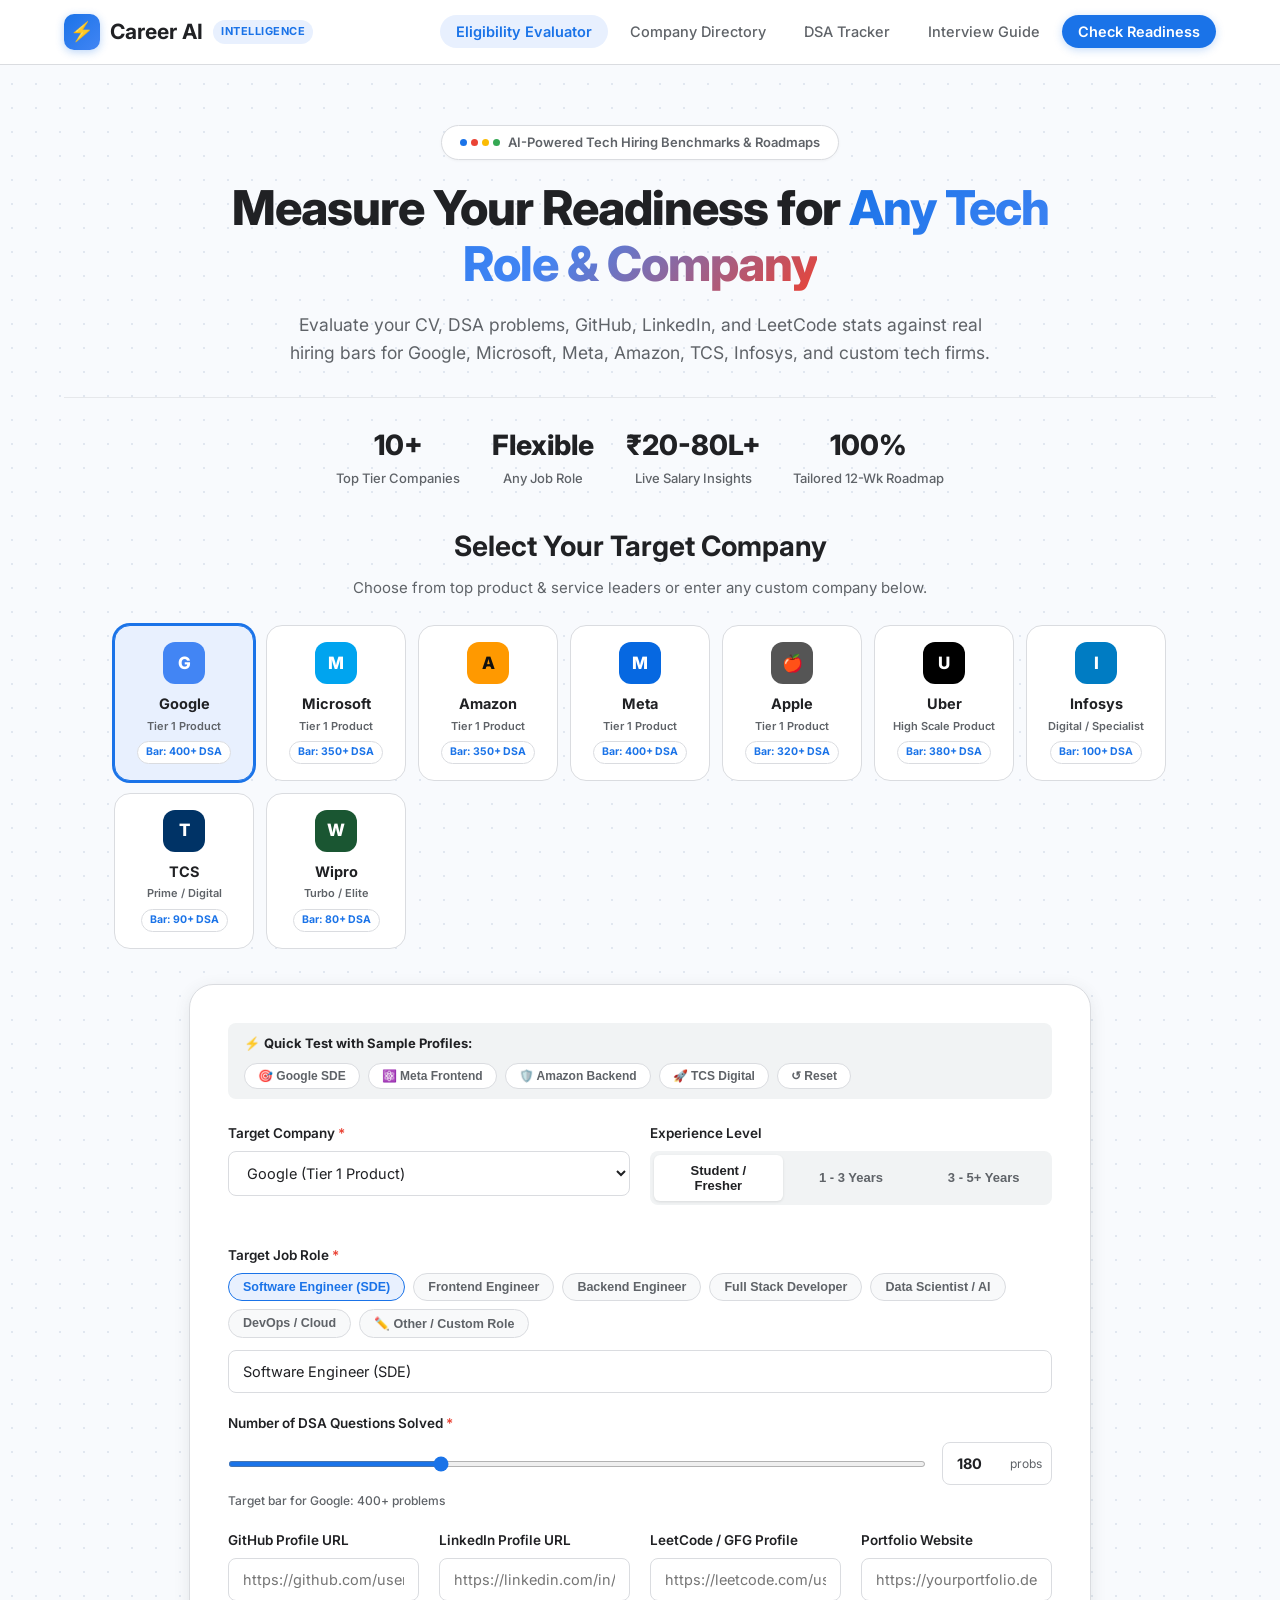
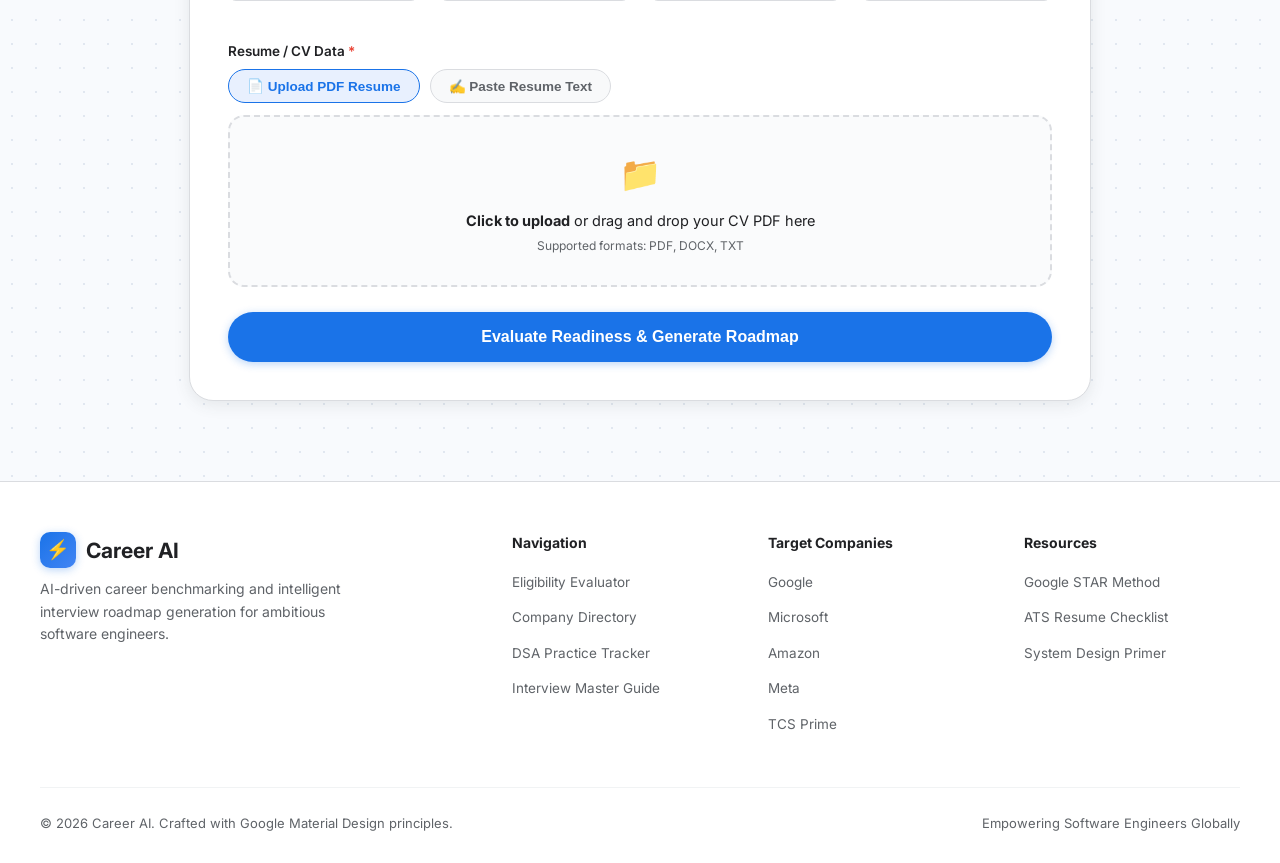
==== index.html @ 82e25ff9 "Initial commit: Career AI v3.0 platform with multi-page Google Material design, role freedom, and el" ====
<!DOCTYPE html>
<html lang="en">
<head>
  <meta charset="UTF-8">
  <meta name="viewport" content="width=device-width, initial-scale=1.0">
  <title>Career AI | Tech Career Readiness & Intelligence Platform</title>
  <link rel="preconnect" href="https://fonts.googleapis.com">
  <link rel="preconnect" href="https://fonts.gstatic.com" crossorigin>
  <link href="https://fonts.googleapis.com/css2?family=Google+Sans:wght@400;500;700&family=Inter:wght@400;500;600;700;800&display=swap" rel="stylesheet">
  <link rel="stylesheet" href="style.css">
</head>
<body>

  <!-- Google-Style Navbar -->
  <nav class="navbar">
    <div class="nav-container">
      <a href="index.html" class="nav-brand">
        <div class="brand-logo-symbol">⚡</div>
        <span>Career AI</span>
        <span class="brand-ai-chip">INTELLIGENCE</span>
      </a>

      <ul class="nav-links">
        <li><a href="index.html" class="active">Eligibility Evaluator</a></li>
        <li><a href="companies.html">Company Directory</a></li>
        <li><a href="dsa-tracker.html">DSA Tracker</a></li>
        <li><a href="interview-guide.html">Interview Guide</a></li>
        <li><a href="#evaluatorSection" class="nav-cta">Check Readiness</a></li>
      </ul>
    </div>
  </nav>

  <!-- Hero Section -->
  <section class="hero">
    <div class="hero-pill-badge">
      <span class="google-dots">
        <span class="dot blue"></span>
        <span class="dot red"></span>
        <span class="dot yellow"></span>
        <span class="dot green"></span>
      </span>
      <span>AI-Powered Tech Hiring Benchmarks & Roadmaps</span>
    </div>

    <h1 class="hero-title">
      Measure Your Readiness for <span class="gradient-text">Any Tech Role & Company</span>
    </h1>
    <p class="hero-subtitle">
      Evaluate your CV, DSA problems, GitHub, LinkedIn, and LeetCode stats against real hiring bars for Google, Microsoft, Meta, Amazon, TCS, Infosys, and custom tech firms.
    </p>

    <div class="hero-stats-row">
      <div class="stat-item">
        <h3>10+</h3>
        <p>Top Tier Companies</p>
      </div>
      <div class="stat-item">
        <h3>Flexible</h3>
        <p>Any Job Role</p>
      </div>
      <div class="stat-item">
        <h3>₹20-80L+</h3>
        <p>Live Salary Insights</p>
      </div>
      <div class="stat-item">
        <h3>100%</h3>
        <p>Tailored 12-Wk Roadmap</p>
      </div>
    </div>
  </section>

  <!-- Quick Company Picker Section -->
  <section class="companies-picker-section">
    <div class="section-header">
      <h2>Select Your Target Company</h2>
      <p>Choose from top product & service leaders or enter any custom company below.</p>
    </div>

    <div class="company-cards-grid">
      <div class="picker-card selected" onclick="selectCompanyCard('Google')">
        <div class="company-logo-avatar avatar-google">G</div>
        <h4>Google</h4>
        <div class="picker-tag">Tier 1 Product</div>
        <div class="picker-dsa-badge">Bar: 400+ DSA</div>
      </div>

      <div class="picker-card" onclick="selectCompanyCard('Microsoft')">
        <div class="company-logo-avatar avatar-microsoft">M</div>
        <h4>Microsoft</h4>
        <div class="picker-tag">Tier 1 Product</div>
        <div class="picker-dsa-badge">Bar: 350+ DSA</div>
      </div>

      <div class="picker-card" onclick="selectCompanyCard('Amazon')">
        <div class="company-logo-avatar avatar-amazon">A</div>
        <h4>Amazon</h4>
        <div class="picker-tag">Tier 1 Product</div>
        <div class="picker-dsa-badge">Bar: 350+ DSA</div>
      </div>

      <div class="picker-card" onclick="selectCompanyCard('Meta')">
        <div class="company-logo-avatar avatar-meta">M</div>
        <h4>Meta</h4>
        <div class="picker-tag">Tier 1 Product</div>
        <div class="picker-dsa-badge">Bar: 400+ DSA</div>
      </div>

      <div class="picker-card" onclick="selectCompanyCard('Apple')">
        <div class="company-logo-avatar avatar-apple">🍎</div>
        <h4>Apple</h4>
        <div class="picker-tag">Tier 1 Product</div>
        <div class="picker-dsa-badge">Bar: 320+ DSA</div>
      </div>

      <div class="picker-card" onclick="selectCompanyCard('Uber')">
        <div class="company-logo-avatar avatar-uber">U</div>
        <h4>Uber</h4>
        <div class="picker-tag">High Scale Product</div>
        <div class="picker-dsa-badge">Bar: 380+ DSA</div>
      </div>

      <div class="picker-card" onclick="selectCompanyCard('Infosys')">
        <div class="company-logo-avatar avatar-infosys">I</div>
        <h4>Infosys</h4>
        <div class="picker-tag">Digital / Specialist</div>
        <div class="picker-dsa-badge">Bar: 100+ DSA</div>
      </div>

      <div class="picker-card" onclick="selectCompanyCard('TCS')">
        <div class="company-logo-avatar avatar-tcs">T</div>
        <h4>TCS</h4>
        <div class="picker-tag">Prime / Digital</div>
        <div class="picker-dsa-badge">Bar: 90+ DSA</div>
      </div>

      <div class="picker-card" onclick="selectCompanyCard('Wipro')">
        <div class="company-logo-avatar avatar-wipro">W</div>
        <h4>Wipro</h4>
        <div class="picker-tag">Turbo / Elite</div>
        <div class="picker-dsa-badge">Bar: 80+ DSA</div>
      </div>
    </div>
  </section>

  <!-- Main Evaluator Form Section -->
  <section class="evaluator-section" id="evaluatorSection">
    <div class="main-card">
      <!-- 1-Click Sample Profiles Bar -->
      <div class="sample-profiles-bar">
        <span>⚡ <strong>Quick Test with Sample Profiles:</strong></span>
        <div class="sample-btns">
          <button type="button" class="sample-btn" onclick="loadSampleProfile('google_sde')">🎯 Google SDE</button>
          <button type="button" class="sample-btn" onclick="loadSampleProfile('meta_frontend')">⚛️ Meta Frontend</button>
          <button type="button" class="sample-btn" onclick="loadSampleProfile('amazon_backend')">🛡️ Amazon Backend</button>
          <button type="button" class="sample-btn" onclick="loadSampleProfile('tcs_fresher')">🚀 TCS Digital</button>
          <button type="button" class="sample-btn" onclick="clearForm()">↺ Reset</button>
        </div>
      </div>

      <form id="evaluationForm" onsubmit="handleEvaluate(event)">
        <!-- Company Selection -->
        <div class="form-row">
          <div class="form-group">
            <label for="company">Target Company <span class="req">*</span></label>
            <select id="company" required onchange="onCompanySelectDropdown()">
              <option value="Google">Google (Tier 1 Product)</option>
              <option value="Microsoft">Microsoft (Tier 1 Product)</option>
              <option value="Amazon">Amazon (Tier 1 Product)</option>
              <option value="Meta">Meta (Tier 1 Product)</option>
              <option value="Apple">Apple (Tier 1 Product)</option>
              <option value="Uber">Uber (High Scale Product)</option>
              <option value="Infosys">Infosys (Specialist / DSE / SE)</option>
              <option value="TCS">TCS (Prime / Digital / Ninja)</option>
              <option value="Wipro">Wipro (Turbo / Elite)</option>
              <option value="custom">✏️ Enter Custom Company...</option>
            </select>
          </div>

          <div class="form-group" id="customCompanyGroup" style="display:none;">
            <label for="customCompany">Custom Company Name <span class="req">*</span></label>
            <input type="text" id="customCompany" placeholder="e.g. Netflix, Stripe, Flipkart, Zomato">
          </div>

          <div class="form-group">
            <label>Experience Level</label>
            <div class="exp-segmented-bar">
              <button type="button" class="exp-tab active" onclick="setExpLevel('fresher', this)">Student / Fresher</button>
              <button type="button" class="exp-tab" onclick="setExpLevel('mid', this)">1 - 3 Years</button>
              <button type="button" class="exp-tab" onclick="setExpLevel('senior', this)">3 - 5+ Years</button>
            </div>
            <input type="hidden" id="experienceLevel" value="fresher">
          </div>
        </div>

        <!-- JOB ROLE FREEDOM: Interactive Role Chips + Custom Input -->
        <div class="form-group">
          <label>Target Job Role <span class="req">*</span></label>
          <div class="role-chips-container">
            <button type="button" class="role-chip active" onclick="setRole('Software Engineer (SDE)', this)">Software Engineer (SDE)</button>
            <button type="button" class="role-chip" onclick="setRole('Frontend Engineer / React Developer', this)">Frontend Engineer</button>
            <button type="button" class="role-chip" onclick="setRole('Backend Engineer', this)">Backend Engineer</button>
            <button type="button" class="role-chip" onclick="setRole('Full Stack Developer', this)">Full Stack Developer</button>
            <button type="button" class="role-chip" onclick="setRole('Data Scientist / AI & ML Engineer', this)">Data Scientist / AI</button>
            <button type="button" class="role-chip" onclick="setRole('DevOps / Cloud / SRE', this)">DevOps / Cloud</button>
            <button type="button" class="role-chip" onclick="setRole('custom', this)">✏️ Other / Custom Role</button>
          </div>
          <input type="text" id="targetRole" value="Software Engineer (SDE)" required placeholder="Or type any specific role (e.g. Mobile Developer, Security Engineer, NLP Researcher)...">
        </div>

        <!-- DSA Questions Solved with Interactive Slider + Number Box -->
        <div class="form-group">
          <label for="dsaSlider">Number of DSA Questions Solved <span class="req">*</span></label>
          <div class="dsa-combo">
            <input type="range" id="dsaSlider" class="dsa-slider" min="0" max="600" value="180" oninput="syncDsaFromSlider(this.value)">
            <div class="dsa-number-box">
              <input type="number" id="dsaSolved" min="0" max="2500" value="180" oninput="syncDsaFromInput(this.value)" required>
              <span class="dsa-unit">probs</span>
            </div>
          </div>
          <div class="dsa-bar-status" id="dsaBarStatus">Target bar for Google: 400+ problems</div>
        </div>

        <!-- Profiles: GitHub, LinkedIn, LeetCode, Portfolio -->
        <div class="form-row four-col">
          <div class="form-group">
            <label for="githubUrl">GitHub Profile URL</label>
            <input type="url" id="githubUrl" placeholder="https://github.com/username">
          </div>

          <div class="form-group">
            <label for="linkedinUrl">LinkedIn Profile URL</label>
            <input type="url" id="linkedinUrl" placeholder="https://linkedin.com/in/username">
          </div>

          <div class="form-group">
            <label for="leetcodeUrl">LeetCode / GFG Profile</label>
            <input type="url" id="leetcodeUrl" placeholder="https://leetcode.com/username">
          </div>

          <div class="form-group">
            <label for="portfolioUrl">Portfolio Website</label>
            <input type="url" id="portfolioUrl" placeholder="https://yourportfolio.dev">
          </div>
        </div>

        <!-- CV / Resume Section with Tab Switcher -->
        <div class="cv-section">
          <label>Resume / CV Data <span class="req">*</span></label>
          <div class="cv-tabs">
            <button type="button" class="tab-btn active" id="tabPdfBtn" onclick="switchCvTab('pdf')">📄 Upload PDF Resume</button>
            <button type="button" class="tab-btn" id="tabTextBtn" onclick="switchCvTab('text')">✍️ Paste Resume Text</button>
          </div>

          <!-- PDF Upload Dropzone -->
          <div id="pdfUploadContainer" class="tab-content active">
            <div class="file-dropzone" id="dropzone" onclick="document.getElementById('cvFile').click()">
              <input type="file" id="cvFile" accept=".pdf,.docx,.txt" style="display:none" onchange="handleFileSelected(event)">
              <div class="dropzone-icon">📁</div>
              <div class="dropzone-text" id="dropzoneText">
                <strong>Click to upload</strong> or drag and drop your CV PDF here
              </div>
              <div class="dropzone-sub">Supported formats: PDF, DOCX, TXT</div>
            </div>
          </div>

          <!-- Direct Resume Text Box -->
          <div id="textUploadContainer" class="tab-content">
            <textarea id="cvText" rows="6" placeholder="Paste your resume content, technical skills, projects, and work experience here..."></textarea>
          </div>
        </div>

        <!-- Submit Button -->
        <button type="submit" id="submitBtn" class="btn-primary-google">
          <span id="btnText">Evaluate Readiness & Generate Roadmap</span>
          <span id="btnSpinner" class="spinner" style="display: none;"></span>
        </button>
      </form>
    </div>

    <!-- Results Container (Appears after submission) -->
    <div id="resultContainer" class="result-container" style="display: none;"></div>
  </section>

  <!-- Google-Style Footer -->
  <footer class="google-footer">
    <div class="footer-content">
      <div class="footer-brand">
        <div class="nav-brand">
          <div class="brand-logo-symbol">⚡</div>
          <span>Career AI</span>
        </div>
        <p>AI-driven career benchmarking and intelligent interview roadmap generation for ambitious software engineers.</p>
      </div>

      <div class="footer-col">
        <h4>Navigation</h4>
        <ul>
          <li><a href="index.html">Eligibility Evaluator</a></li>
          <li><a href="companies.html">Company Directory</a></li>
          <li><a href="dsa-tracker.html">DSA Practice Tracker</a></li>
          <li><a href="interview-guide.html">Interview Master Guide</a></li>
        </ul>
      </div>

      <div class="footer-col">
        <h4>Target Companies</h4>
        <ul>
          <li><a href="companies.html#google">Google</a></li>
          <li><a href="companies.html#microsoft">Microsoft</a></li>
          <li><a href="companies.html#amazon">Amazon</a></li>
          <li><a href="companies.html#meta">Meta</a></li>
          <li><a href="companies.html#tcs">TCS Prime</a></li>
        </ul>
      </div>

      <div class="footer-col">
        <h4>Resources</h4>
        <ul>
          <li><a href="interview-guide.html#star">Google STAR Method</a></li>
          <li><a href="interview-guide.html#ats">ATS Resume Checklist</a></li>
          <li><a href="interview-guide.html#system-design">System Design Primer</a></li>
        </ul>
      </div>
    </div>

    <div class="footer-bottom">
      <span>© 2026 Career AI. Crafted with Google Material Design principles.</span>
      <span>Empowering Software Engineers Globally</span>
    </div>
  </footer>

  <script src="script.js"></script>
</body>
</html>
---- style.css ----
/* Google Design System inspired styling for Career AI v3.0 */
@import url('https://fonts.googleapis.com/css2?family=Google+Sans:wght@400;500;700&family=Inter:wght@400;500;600;700;800&display=swap');

:root {
  --google-blue: #1a73e8;
  --google-blue-hover: #1557b0;
  --google-blue-surface: #e8f0fe;
  --google-red: #ea4335;
  --google-red-surface: #fce8e6;
  --google-yellow: #fbbc04;
  --google-yellow-surface: #fef7e0;
  --google-green: #34a853;
  --google-green-surface: #e6f4ea;
  
  --surface: #ffffff;
  --bg: #f8fafd;
  --border: #dadce0;
  --border-subtle: #f1f3f4;
  
  --text-primary: #202124;
  --text-secondary: #5f6368;
  --text-tertiary: #80868b;
  
  --shadow-sm: 0 1px 3px 0 rgba(60,64,67,0.12), 0 1px 2px 0 rgba(60,64,67,0.24);
  --shadow-md: 0 4px 16px 0 rgba(60,64,67,0.1);
  --shadow-hover: 0 8px 28px 0 rgba(60,64,67,0.16);
  
  --radius-sm: 8px;
  --radius-md: 16px;
  --radius-lg: 24px;
  --radius-full: 9999px;
}

* {
  margin: 0;
  padding: 0;
  box-sizing: border-box;
}

body {
  font-family: 'Inter', 'Google Sans', -apple-system, sans-serif;
  background-color: var(--bg);
  color: var(--text-primary);
  line-height: 1.6;
  -webkit-font-smoothing: antialiased;
  background-image: radial-gradient(#e1e7f0 1px, transparent 1px);
  background-size: 24px 24px;
}

/* NAVBAR */
.navbar {
  position: sticky;
  top: 0;
  z-index: 1000;
  background: rgba(255, 255, 255, 0.94);
  backdrop-filter: blur(12px);
  border-bottom: 1px solid var(--border);
}

.nav-container {
  max-width: 1200px;
  margin: 0 auto;
  padding: 14px 24px;
  display: flex;
  align-items: center;
  justify-content: space-between;
}

.nav-brand {
  display: flex;
  align-items: center;
  gap: 10px;
  text-decoration: none;
  font-family: 'Google Sans', 'Inter', sans-serif;
  font-weight: 700;
  font-size: 21px;
  color: var(--text-primary);
}

.brand-logo-symbol {
  width: 36px;
  height: 36px;
  border-radius: 10px;
  background: linear-gradient(135deg, var(--google-blue), #4285f4);
  color: white;
  display: flex;
  align-items: center;
  justify-content: center;
  font-size: 19px;
  font-weight: 800;
  box-shadow: 0 2px 8px rgba(26,115,232,0.3);
}

.brand-ai-chip {
  background: var(--google-blue-surface);
  color: var(--google-blue);
  font-size: 11px;
  font-weight: 700;
  padding: 3px 8px;
  border-radius: var(--radius-full);
  letter-spacing: 0.5px;
}

.nav-links {
  display: flex;
  align-items: center;
  gap: 6px;
  list-style: none;
}

.nav-links a {
  text-decoration: none;
  color: var(--text-secondary);
  font-size: 14.5px;
  font-weight: 500;
  padding: 8px 16px;
  border-radius: var(--radius-full);
  transition: all 0.2s ease;
}

.nav-links a:hover {
  background: var(--border-subtle);
  color: var(--text-primary);
}

.nav-links a.active {
  background: var(--google-blue-surface);
  color: var(--google-blue);
  font-weight: 600;
}

.nav-cta {
  background: var(--google-blue) !important;
  color: white !important;
  font-weight: 600 !important;
  box-shadow: 0 2px 8px rgba(26,115,232,0.25);
}

.nav-cta:hover {
  background: var(--google-blue-hover) !important;
}

/* HERO SECTION */
.hero {
  max-width: 1200px;
  margin: 0 auto;
  padding: 60px 24px 35px;
  text-align: center;
}

.hero-pill-badge {
  display: inline-flex;
  align-items: center;
  gap: 8px;
  padding: 6px 18px;
  background: white;
  border: 1px solid var(--border);
  border-radius: var(--radius-full);
  font-size: 13px;
  font-weight: 600;
  color: var(--text-secondary);
  box-shadow: 0 1px 3px rgba(0,0,0,0.04);
  margin-bottom: 20px;
}

.google-dots {
  display: inline-flex;
  gap: 4px;
}

.dot {
  width: 7px;
  height: 7px;
  border-radius: 50%;
}
.dot.blue { background: var(--google-blue); }
.dot.red { background: var(--google-red); }
.dot.yellow { background: var(--google-yellow); }
.dot.green { background: var(--google-green); }

.hero-title {
  font-family: 'Google Sans', 'Inter', sans-serif;
  font-size: 48px;
  font-weight: 800;
  letter-spacing: -1px;
  line-height: 1.18;
  color: #202124;
  margin-bottom: 18px;
  max-width: 860px;
  margin-left: auto;
  margin-right: auto;
}

.gradient-text {
  background: linear-gradient(135deg, #1a73e8 0%, #4285f4 50%, #ea4335 100%);
  -webkit-background-clip: text;
  -webkit-text-fill-color: transparent;
}

.hero-subtitle {
  font-size: 17.5px;
  color: var(--text-secondary);
  max-width: 700px;
  margin: 0 auto 30px;
  line-height: 1.6;
}

.hero-stats-row {
  display: flex;
  justify-content: center;
  gap: 32px;
  margin-top: 30px;
  padding-top: 25px;
  border-top: 1px solid rgba(218, 220, 224, 0.6);
}

.stat-item h3 {
  font-size: 28px;
  font-weight: 800;
  color: var(--text-primary);
  font-family: 'Google Sans', 'Inter', sans-serif;
}

.stat-item p {
  font-size: 13px;
  color: var(--text-secondary);
  font-weight: 500;
}

/* SECTION HEADINGS */
.section-header {
  text-align: center;
  margin-bottom: 25px;
}

.section-header h2 {
  font-family: 'Google Sans', 'Inter', sans-serif;
  font-size: 28px;
  font-weight: 700;
  color: var(--text-primary);
  margin-bottom: 8px;
}

.section-header p {
  color: var(--text-secondary);
  font-size: 15px;
}

/* COMPANY QUICK PICKER */
.companies-picker-section {
  max-width: 1100px;
  margin: 0 auto 35px;
  padding: 0 24px;
}

.company-cards-grid {
  display: grid;
  grid-template-columns: repeat(auto-fit, minmax(140px, 1fr));
  gap: 12px;
}

.picker-card {
  background: var(--surface);
  border: 1.5px solid var(--border);
  border-radius: var(--radius-md);
  padding: 16px 12px;
  text-align: center;
  cursor: pointer;
  transition: all 0.25s cubic-bezier(0.4, 0, 0.2, 1);
  position: relative;
  overflow: hidden;
}

.picker-card:hover {
  border-color: var(--google-blue);
  transform: translateY(-3px);
  box-shadow: var(--shadow-sm);
}

.picker-card.selected {
  border-color: var(--google-blue);
  background: var(--google-blue-surface);
  box-shadow: 0 0 0 2px var(--google-blue);
}

.company-logo-avatar {
  width: 42px;
  height: 42px;
  border-radius: 12px;
  margin: 0 auto 8px;
  display: flex;
  align-items: center;
  justify-content: center;
  font-weight: 800;
  font-size: 17px;
  color: white;
}

.avatar-google { background: #4285f4; }
.avatar-microsoft { background: #00a4ef; }
.avatar-amazon { background: #ff9900; color: #111; }
.avatar-meta { background: #0668e1; }
.avatar-apple { background: #555555; }
.avatar-uber { background: #000000; }
.avatar-infosys { background: #007cc3; }
.avatar-tcs { background: #003366; }
.avatar-wipro { background: #1a5632; }

.picker-card h4 {
  font-size: 14.5px;
  font-weight: 700;
  color: var(--text-primary);
  margin-bottom: 2px;
}

.picker-tag {
  font-size: 11px;
  font-weight: 600;
  color: var(--text-secondary);
}

.picker-dsa-badge {
  display: inline-block;
  font-size: 10.5px;
  font-weight: 700;
  color: var(--google-blue);
  background: white;
  padding: 2px 8px;
  border-radius: var(--radius-full);
  margin-top: 6px;
  border: 1px solid var(--border);
}

/* MAIN FORM CARD */
.evaluator-section {
  max-width: 950px;
  margin: 0 auto 60px;
  padding: 0 24px;
}

.main-card {
  background: var(--surface);
  border-radius: var(--radius-lg);
  padding: 38px;
  border: 1px solid var(--border);
  box-shadow: var(--shadow-md);
}

.sample-profiles-bar {
  display: flex;
  align-items: center;
  justify-content: space-between;
  background: #f1f3f4;
  padding: 10px 16px;
  border-radius: var(--radius-sm);
  margin-bottom: 24px;
  font-size: 13px;
  flex-wrap: wrap;
  gap: 10px;
}

.sample-btns {
  display: flex;
  gap: 8px;
  flex-wrap: wrap;
}

.sample-btn {
  background: white;
  border: 1px solid var(--border);
  padding: 5px 13px;
  border-radius: var(--radius-full);
  font-size: 12px;
  font-weight: 600;
  cursor: pointer;
  color: var(--text-secondary);
  transition: all 0.15s ease;
}

.sample-btn:hover {
  color: var(--google-blue);
  border-color: var(--google-blue);
  background: var(--google-blue-surface);
}

/* FORM ELEMENTS */
.form-row {
  display: grid;
  grid-template-columns: 1fr 1fr;
  gap: 20px;
  margin-bottom: 20px;
}

.form-row.three-col {
  grid-template-columns: repeat(3, 1fr);
}

.form-row.four-col {
  grid-template-columns: repeat(4, 1fr);
}

.form-group {
  margin-bottom: 20px;
}

label {
  display: block;
  font-size: 13.5px;
  font-weight: 600;
  color: var(--text-primary);
  margin-bottom: 6px;
}

.req {
  color: var(--google-red);
}

input[type="text"],
input[type="number"],
input[type="url"],
select,
textarea {
  width: 100%;
  padding: 12px 14px;
  border: 1.5px solid var(--border);
  border-radius: var(--radius-sm);
  font-size: 14.5px;
  color: var(--text-primary);
  background: white;
  transition: all 0.2s ease;
  font-family: inherit;
}

input:focus, select:focus, textarea:focus {
  outline: none;
  border-color: var(--google-blue);
  box-shadow: 0 0 0 3px rgba(26,115,232, 0.15);
}

/* ROLE SELECTION CHIPS */
.role-chips-container {
  display: flex;
  flex-wrap: wrap;
  gap: 8px;
  margin-bottom: 12px;
}

.role-chip {
  background: #f8f9fa;
  border: 1.5px solid var(--border);
  padding: 6px 14px;
  border-radius: var(--radius-full);
  font-size: 12.5px;
  font-weight: 600;
  color: var(--text-secondary);
  cursor: pointer;
  transition: all 0.2s ease;
}

.role-chip:hover {
  border-color: var(--google-blue);
  color: var(--google-blue);
}

.role-chip.active {
  background: var(--google-blue-surface);
  border-color: var(--google-blue);
  color: var(--google-blue);
  font-weight: 700;
}

/* EXPERIENCE SEGMENTED CONTROL */
.exp-segmented-bar {
  display: flex;
  background: #f1f3f4;
  padding: 4px;
  border-radius: var(--radius-sm);
  gap: 4px;
}

.exp-tab {
  flex: 1;
  text-align: center;
  padding: 8px 12px;
  border-radius: 6px;
  font-size: 13px;
  font-weight: 600;
  color: var(--text-secondary);
  cursor: pointer;
  transition: all 0.2s ease;
  background: transparent;
  border: none;
}

.exp-tab.active {
  background: white;
  color: var(--text-primary);
  box-shadow: 0 1px 3px rgba(0,0,0,0.1);
}

/* DSA SLIDER & NUMBER COMBO */
.dsa-combo {
  display: flex;
  align-items: center;
  gap: 16px;
  margin-top: 8px;
}

.dsa-slider {
  flex: 1;
  height: 6px;
  accent-color: var(--google-blue);
  cursor: pointer;
}

.dsa-number-box {
  width: 110px;
  position: relative;
}

.dsa-number-box input {
  padding-right: 32px;
  font-weight: 700;
}

.dsa-unit {
  position: absolute;
  right: 10px;
  top: 50%;
  transform: translateY(-50%);
  font-size: 12px;
  color: var(--text-secondary);
  pointer-events: none;
}

.dsa-bar-status {
  font-size: 12px;
  margin-top: 6px;
  font-weight: 500;
  color: var(--text-secondary);
}

/* CV TABS & DROPZONE */
.cv-section {
  margin-top: 10px;
  margin-bottom: 25px;
}

.cv-tabs {
  display: flex;
  gap: 10px;
  margin-bottom: 12px;
}

.tab-btn {
  padding: 8px 18px;
  border: 1px solid var(--border);
  background: #f8f9fa;
  border-radius: var(--radius-full);
  font-size: 13.5px;
  font-weight: 600;
  color: var(--text-secondary);
  cursor: pointer;
  transition: all 0.15s ease;
}

.tab-btn.active {
  background: var(--google-blue-surface);
  border-color: var(--google-blue);
  color: var(--google-blue);
}

.tab-content {
  display: none;
}

.tab-content.active {
  display: block;
}

.file-dropzone {
  border: 2px dashed #dadce0;
  border-radius: var(--radius-md);
  padding: 30px 20px;
  text-align: center;
  background: #fafbfc;
  cursor: pointer;
  transition: all 0.2s ease;
}

.file-dropzone:hover {
  border-color: var(--google-blue);
  background: var(--google-blue-surface);
}

.dropzone-icon {
  font-size: 34px;
  margin-bottom: 8px;
}

.dropzone-text {
  font-size: 14.5px;
  color: var(--text-primary);
  margin-bottom: 4px;
}

.dropzone-sub {
  font-size: 12px;
  color: var(--text-secondary);
}

.selected-file-pill {
  display: inline-flex;
  align-items: center;
  gap: 8px;
  background: white;
  border: 1px solid var(--border);
  padding: 6px 14px;
  border-radius: var(--radius-full);
  font-size: 13px;
  font-weight: 600;
  color: var(--google-blue);
  box-shadow: 0 1px 3px rgba(0,0,0,0.05);
}

.remove-file-btn {
  background: none;
  border: none;
  color: var(--google-red);
  font-weight: bold;
  cursor: pointer;
  padding: 0 4px;
}

/* SUBMIT BUTTON */
.btn-primary-google {
  width: 100%;
  padding: 16px;
  background: var(--google-blue);
  color: white;
  border: none;
  border-radius: var(--radius-full);
  font-size: 16px;
  font-weight: 700;
  cursor: pointer;
  display: flex;
  align-items: center;
  justify-content: center;
  gap: 10px;
  box-shadow: 0 2px 8px rgba(26,115,232,0.3);
  transition: all 0.2s ease;
}

.btn-primary-google:hover {
  background: var(--google-blue-hover);
  box-shadow: 0 4px 14px rgba(26,115,232,0.4);
}

.spinner {
  width: 20px;
  height: 20px;
  border: 3px solid rgba(255,255,255,0.3);
  border-radius: 50%;
  border-top-color: white;
  animation: spin 0.8s linear infinite;
}

@keyframes spin {
  to { transform: rotate(360deg); }
}

/* RESULTS DASHBOARD */
.result-container {
  margin-top: 40px;
  animation: fadeIn 0.4s ease;
}

@keyframes fadeIn {
  from { opacity: 0; transform: translateY(16px); }
  to { opacity: 1; transform: translateY(0); }
}

.result-header-card {
  background: var(--surface);
  border-radius: var(--radius-lg);
  padding: 35px;
  border: 1px solid var(--border);
  box-shadow: var(--shadow-sm);
  margin-bottom: 25px;
  display: flex;
  justify-content: space-between;
  align-items: center;
  gap: 25px;
}

.company-badge-pill {
  display: inline-block;
  padding: 4px 12px;
  background: #f1f3f4;
  color: var(--text-secondary);
  border-radius: var(--radius-full);
  font-size: 12px;
  font-weight: 700;
  margin-bottom: 8px;
}

.salary-tag-chip {
  display: inline-flex;
  align-items: center;
  gap: 6px;
  background: var(--google-green-surface);
  color: var(--google-green);
  border: 1px solid #ceead6;
  padding: 4px 12px;
  border-radius: var(--radius-full);
  font-size: 12.5px;
  font-weight: 700;
  margin-left: 8px;
}

.result-company-name {
  font-family: 'Google Sans', 'Inter', sans-serif;
  font-size: 30px;
  font-weight: 800;
  color: var(--text-primary);
}

.result-role-name {
  font-size: 16px;
  color: var(--text-secondary);
  margin-bottom: 8px;
}

.verdict-callout {
  background: #f8f9fa;
  border-left: 4px solid var(--google-blue);
  padding: 10px 14px;
  border-radius: 4px;
  font-size: 14px;
  color: var(--text-primary);
  margin-top: 12px;
}

/* BIG SCORE GAUGE */
.score-gauge-box {
  display: flex;
  flex-direction: column;
  align-items: center;
  min-width: 140px;
}

.score-circle {
  width: 115px;
  height: 115px;
  border-radius: 50%;
  display: flex;
  flex-direction: column;
  align-items: center;
  justify-content: center;
  font-family: 'Google Sans', 'Inter', sans-serif;
  font-size: 32px;
  font-weight: 800;
  border: 7px solid;
  margin-bottom: 10px;
}

.score-circle.high { border-color: var(--google-green); color: var(--google-green); background: var(--google-green-surface); }
.score-circle.medium { border-color: var(--google-blue); color: var(--google-blue); background: var(--google-blue-surface); }
.score-circle.moderate { border-color: var(--google-yellow); color: #b06000; background: var(--google-yellow-surface); }
.score-circle.low { border-color: var(--google-red); color: var(--google-red); background: var(--google-red-surface); }

.status-badge {
  font-size: 12px;
  font-weight: 700;
  padding: 4px 12px;
  border-radius: var(--radius-full);
  text-align: center;
}

.status-badge.high { background: var(--google-green-surface); color: var(--google-green); }
.status-badge.medium { background: var(--google-blue-surface); color: var(--google-blue); }
.status-badge.moderate { background: var(--google-yellow-surface); color: #b06000; }
.status-badge.low { background: var(--google-red-surface); color: var(--google-red); }

/* BREAKDOWN METRICS */
.breakdown-row {
  display: grid;
  grid-template-columns: repeat(4, 1fr);
  gap: 16px;
  margin-bottom: 25px;
}

.metric-card {
  background: var(--surface);
  border-radius: var(--radius-md);
  padding: 20px;
  border: 1px solid var(--border);
  box-shadow: 0 1px 2px rgba(0,0,0,0.04);
}

.metric-card h5 {
  font-size: 13px;
  font-weight: 600;
  color: var(--text-secondary);
  margin-bottom: 6px;
}

.metric-num {
  font-family: 'Google Sans', 'Inter', sans-serif;
  font-size: 22px;
  font-weight: 800;
  color: var(--text-primary);
  margin-bottom: 8px;
}

.progress-track {
  height: 6px;
  background: #e8eaed;
  border-radius: var(--radius-full);
  overflow: hidden;
  margin-bottom: 8px;
}

.progress-fill {
  height: 100%;
  background: var(--google-blue);
  border-radius: var(--radius-full);
}

.metric-sub {
  font-size: 11.5px;
  color: var(--text-secondary);
}

/* SKILLS SECTION */
.skills-comparison-card {
  background: var(--surface);
  border-radius: var(--radius-lg);
  padding: 30px;
  border: 1px solid var(--border);
  box-shadow: var(--shadow-sm);
  margin-bottom: 25px;
}

.skills-comparison-card h3 {
  font-family: 'Google Sans', 'Inter', sans-serif;
  font-size: 20px;
  font-weight: 700;
  margin-bottom: 18px;
}

.skills-split {
  display: grid;
  grid-template-columns: 1fr 1fr;
  gap: 24px;
}

.skill-bucket h4 {
  font-size: 14px;
  font-weight: 700;
  margin-bottom: 12px;
}

.skill-chips {
  display: flex;
  flex-wrap: wrap;
  gap: 8px;
}

.chip {
  padding: 5px 12px;
  border-radius: var(--radius-full);
  font-size: 12.5px;
  font-weight: 600;
  display: inline-flex;
  align-items: center;
  gap: 6px;
}

.chip.matched {
  background: var(--google-green-surface);
  color: var(--google-green);
  border: 1px solid #ceead6;
}

.chip.missing {
  background: var(--google-yellow-surface);
  color: #b06000;
  border: 1px solid #fce8b2;
}

/* INTERVIEW QUESTIONS CARD */
.questions-card {
  background: var(--surface);
  border-radius: var(--radius-lg);
  padding: 30px;
  border: 1px solid var(--border);
  box-shadow: var(--shadow-sm);
  margin-bottom: 25px;
}

.questions-card h3 {
  font-family: 'Google Sans', 'Inter', sans-serif;
  font-size: 20px;
  font-weight: 700;
  margin-bottom: 16px;
}

.question-item {
  background: #f8f9fa;
  border-radius: 8px;
  padding: 14px 18px;
  margin-bottom: 10px;
  border-left: 3px solid var(--google-blue);
  display: flex;
  justify-content: space-between;
  align-items: center;
  gap: 15px;
}

.question-text {
  font-size: 14px;
  font-weight: 600;
  color: var(--text-primary);
}

.question-type-badge {
  font-size: 11.5px;
  font-weight: 700;
  padding: 2px 8px;
  border-radius: 4px;
  background: var(--google-blue-surface);
  color: var(--google-blue);
  white-space: nowrap;
}

/* ROADMAP SECTION & CHECKLIST */
.roadmap-card {
  background: var(--surface);
  border-radius: var(--radius-lg);
  padding: 35px;
  border: 1px solid var(--border);
  box-shadow: var(--shadow-sm);
}

.roadmap-top-bar {
  display: flex;
  justify-content: space-between;
  align-items: flex-start;
  margin-bottom: 25px;
  flex-wrap: wrap;
  gap: 15px;
}

.roadmap-top-bar h3 {
  font-family: 'Google Sans', 'Inter', sans-serif;
  font-size: 22px;
  font-weight: 800;
  color: var(--text-primary);
  margin-bottom: 4px;
}

.roadmap-top-bar p {
  font-size: 14px;
  color: var(--text-secondary);
}

.action-btn-secondary {
  background: white;
  border: 1.5px solid var(--border);
  padding: 8px 18px;
  border-radius: var(--radius-full);
  font-size: 13.5px;
  font-weight: 600;
  cursor: pointer;
  color: var(--text-primary);
  transition: all 0.2s ease;
  display: inline-flex;
  align-items: center;
  gap: 6px;
}

.action-btn-secondary:hover {
  border-color: var(--google-blue);
  color: var(--google-blue);
  background: var(--google-blue-surface);
}

/* TIMELINE */
.timeline {
  position: relative;
  padding-left: 32px;
}

.timeline::before {
  content: '';
  position: absolute;
  left: 11px;
  top: 8px;
  bottom: 8px;
  width: 2px;
  background: #dadce0;
}

.timeline-phase-block {
  position: relative;
  margin-bottom: 30px;
}

.timeline-phase-block:last-child {
  margin-bottom: 0;
}

.timeline-node {
  position: absolute;
  left: -27px;
  top: 2px;
  width: 14px;
  height: 14px;
  border-radius: 50%;
  background: var(--google-blue);
  border: 3px solid white;
  box-shadow: 0 0 0 2px var(--google-blue);
}

.timeline-phase-header {
  display: flex;
  align-items: center;
  gap: 10px;
  margin-bottom: 8px;
}

.phase-pill {
  background: var(--google-blue-surface);
  color: var(--google-blue);
  font-size: 11.5px;
  font-weight: 700;
  text-transform: uppercase;
  padding: 2px 8px;
  border-radius: 4px;
}

.phase-time {
  font-size: 12.5px;
  color: var(--text-secondary);
  font-weight: 500;
}

.phase-heading {
  font-family: 'Google Sans', 'Inter', sans-serif;
  font-size: 17px;
  font-weight: 700;
  color: var(--text-primary);
  margin-bottom: 12px;
}

.interactive-checklist {
  list-style: none;
}

.interactive-checklist li {
  font-size: 14px;
  color: #3c4043;
  margin-bottom: 8px;
  display: flex;
  align-items: flex-start;
  gap: 10px;
}

.step-checkbox {
  margin-top: 3px;
  accent-color: var(--google-blue);
  width: 16px;
  height: 16px;
  cursor: pointer;
}

/* FOOTER */
.google-footer {
  background: white;
  border-top: 1px solid var(--border);
  padding: 50px 24px 30px;
  margin-top: 80px;
}

.footer-content {
  max-width: 1200px;
  margin: 0 auto;
  display: grid;
  grid-template-columns: 2fr repeat(3, 1fr);
  gap: 40px;
  margin-bottom: 40px;
}

.footer-brand p {
  font-size: 14px;
  color: var(--text-secondary);
  margin-top: 10px;
  max-width: 320px;
}

.footer-col h4 {
  font-size: 14px;
  font-weight: 700;
  color: var(--text-primary);
  margin-bottom: 14px;
}

.footer-col ul {
  list-style: none;
}

.footer-col ul li {
  margin-bottom: 10px;
}

.footer-col ul a {
  text-decoration: none;
  color: var(--text-secondary);
  font-size: 13.5px;
  transition: color 0.15s ease;
}

.footer-col ul a:hover {
  color: var(--google-blue);
}

.footer-bottom {
  max-width: 1200px;
  margin: 0 auto;
  border-top: 1px solid var(--border-subtle);
  padding-top: 25px;
  display: flex;
  justify-content: space-between;
  align-items: center;
  font-size: 13px;
  color: var(--text-secondary);
}

/* RESPONSIVE */
@media (max-width: 850px) {
  .hero-title { font-size: 34px; }
  .form-row, .form-row.three-col, .form-row.four-col, .breakdown-row, .skills-split, .footer-content {
    grid-template-columns: 1fr;
  }
  .result-header-card {
    flex-direction: column;
    text-align: center;
  }
}

/* ==========================================================================
   COMPANIES DIRECTORY PAGE STYLES
   ========================================================================== */
.companies-page-container {
  max-width: 1240px;
  margin: 10px auto 60px;
  padding: 0 24px;
}

.category-tabs {
  display: flex;
  justify-content: center;
  gap: 12px;
  margin-bottom: 35px;
  flex-wrap: wrap;
}

.cat-tab {
  background: white;
  border: 1.5px solid var(--border);
  padding: 10px 24px;
  border-radius: var(--radius-full);
  font-size: 14px;
  font-weight: 600;
  color: var(--text-secondary);
  cursor: pointer;
  transition: all 0.2s cubic-bezier(0.4, 0, 0.2, 1);
  box-shadow: 0 1px 2px rgba(0,0,0,0.04);
}

.cat-tab:hover {
  border-color: var(--google-blue);
  color: var(--google-blue);
  background: var(--google-blue-surface);
}

.cat-tab.active {
  background: var(--google-blue);
  color: white;
  border-color: var(--google-blue);
  box-shadow: 0 2px 8px rgba(26,115,232,0.3);
}

.companies-detailed-grid {
  display: grid;
  grid-template-columns: repeat(auto-fill, minmax(360px, 1fr));
  gap: 24px;
}

.company-detail-card {
  background: var(--surface);
  border: 1.5px solid var(--border);
  border-radius: var(--radius-lg);
  padding: 28px;
  box-shadow: var(--shadow-sm);
  display: flex;
  flex-direction: column;
  justify-content: space-between;
  transition: all 0.3s cubic-bezier(0.4, 0, 0.2, 1);
  position: relative;
  overflow: hidden;
}

.company-detail-card:hover {
  box-shadow: var(--shadow-hover);
  transform: translateY(-5px);
  border-color: #b9d5fb;
}

.card-top-info {
  display: flex;
  align-items: center;
  gap: 14px;
  margin-bottom: 16px;
}

.company-card-header-text h3 {
  font-family: 'Google Sans', 'Inter', sans-serif;
  font-size: 22px;
  font-weight: 800;
  color: var(--text-primary);
  line-height: 1.2;
}

.company-bar-stats {
  display: grid;
  grid-template-columns: 1fr 1fr;
  gap: 10px;
  background: #f8fafd;
  padding: 12px 14px;
  border-radius: 10px;
  margin-bottom: 14px;
  border: 1px solid var(--border-subtle);
}

.bar-stat-label {
  font-size: 11.5px;
  color: var(--text-secondary);
  font-weight: 600;
  text-transform: uppercase;
  margin-bottom: 2px;
}

.bar-stat-value {
  font-family: 'Google Sans', sans-serif;
  font-size: 15px;
  font-weight: 800;
  color: var(--google-blue);
}

.company-detail-card p.desc {
  font-size: 13.5px;
  color: var(--text-secondary);
  line-height: 1.5;
  margin-bottom: 14px;
}

.rounds-section-title {
  font-size: 13px;
  font-weight: 700;
  text-transform: uppercase;
  color: var(--text-primary);
  letter-spacing: 0.5px;
  margin-bottom: 10px;
  display: flex;
  align-items: center;
  gap: 6px;
}

.rounds-list {
  list-style: none;
  margin-bottom: 20px;
}

.rounds-list li {
  font-size: 13px;
  color: #3c4043;
  margin-bottom: 7px;
  display: flex;
  align-items: flex-start;
  gap: 8px;
}

.round-step-num {
  width: 18px;
  height: 18px;
  border-radius: 50%;
  background: var(--google-blue-surface);
  color: var(--google-blue);
  font-size: 11px;
  font-weight: 700;
  display: flex;
  align-items: center;
  justify-content: center;
  flex-shrink: 0;
  margin-top: 1px;
}

.btn-card-eval {
  display: flex;
  align-items: center;
  justify-content: center;
  gap: 8px;
  width: 100%;
  padding: 12px 16px;
  background: var(--google-blue);
  color: white;
  text-decoration: none;
  border-radius: var(--radius-full);
  font-size: 13.5px;
  font-weight: 700;
  transition: all 0.2s ease;
  box-shadow: 0 2px 6px rgba(26,115,232,0.2);
}

.btn-card-eval:hover {
  background: var(--google-blue-hover);
  box-shadow: 0 4px 12px rgba(26,115,232,0.35);
}

/* ==========================================================================
   DSA TRACKER PAGE STYLES
   ========================================================================== */
.tracker-container {
  max-width: 1050px;
  margin: 10px auto 60px;
  padding: 0 24px;
}

.tracker-progress-banner {
  background: linear-gradient(135deg, #ffffff 0%, #f0f7ff 100%);
  border-radius: var(--radius-lg);
  padding: 30px 35px;
  border: 1.5px solid #d2e3fc;
  box-shadow: var(--shadow-sm);
  margin-bottom: 30px;
  display: flex;
  justify-content: space-between;
  align-items: center;
  gap: 25px;
  flex-wrap: wrap;
}

.tracker-progress-banner h3 {
  font-family: 'Google Sans', sans-serif;
  font-size: 24px;
  font-weight: 800;
  color: var(--text-primary);
  margin-bottom: 4px;
}

.tracker-progress-banner p {
  color: var(--text-secondary);
  font-size: 14.5px;
}

.progress-banner-right {
  display: flex;
  align-items: center;
  gap: 20px;
}

.progress-stat-pill {
  text-align: right;
}

.progress-stat-pill .metric-num {
  font-size: 36px;
  color: var(--google-blue);
  line-height: 1;
  margin-bottom: 2px;
}

.topic-section-card {
  background: var(--surface);
  border-radius: var(--radius-md);
  padding: 26px 30px;
  border: 1.5px solid var(--border);
  box-shadow: 0 1px 3px rgba(60,64,67,0.06);
  margin-bottom: 22px;
  transition: all 0.2s ease;
  position: relative;
  overflow: hidden;
}

.topic-section-card:hover {
  border-color: #b9d5fb;
  box-shadow: var(--shadow-sm);
}

.topic-section-card.accent-blue { border-left: 5px solid var(--google-blue); }
.topic-section-card.accent-green { border-left: 5px solid var(--google-green); }
.topic-section-card.accent-yellow { border-left: 5px solid var(--google-yellow); }
.topic-section-card.accent-red { border-left: 5px solid var(--google-red); }
.topic-section-card.accent-purple { border-left: 5px solid #9333ea; }

.topic-header {
  display: flex;
  justify-content: space-between;
  align-items: center;
  margin-bottom: 18px;
  border-bottom: 1px solid var(--border-subtle);
  padding-bottom: 12px;
}

.topic-header h4 {
  font-family: 'Google Sans', sans-serif;
  font-size: 17.5px;
  font-weight: 700;
  color: var(--text-primary);
}

.difficulty-badge {
  font-size: 11.5px;
  font-weight: 700;
  padding: 3px 10px;
  border-radius: var(--radius-full);
}
.difficulty-badge.easy { background: var(--google-green-surface); color: var(--google-green); border: 1px solid #ceead6; }
.difficulty-badge.medium { background: var(--google-yellow-surface); color: #b06000; border: 1px solid #fce8b2; }
.difficulty-badge.hard { background: var(--google-red-surface); color: var(--google-red); border: 1px solid #fad2cf; }

.interactive-checklist li label {
  cursor: pointer;
  transition: color 0.15s ease;
  display: inline;
}

.interactive-checklist li.completed label {
  color: var(--text-tertiary);
  text-decoration: line-through;
}

.pattern-tag {
  font-size: 11px;
  font-weight: 600;
  color: var(--google-blue);
  background: var(--google-blue-surface);
  padding: 1px 6px;
  border-radius: 4px;
  margin-left: 6px;
}

/* ==========================================================================
   INTERVIEW GUIDE PAGE STYLES
   ========================================================================== */
.guide-container {
  max-width: 1050px;
  margin: 10px auto 60px;
  padding: 0 24px;
}

.guide-card {
  background: var(--surface);
  border-radius: var(--radius-lg);
  padding: 35px;
  border: 1.5px solid var(--border);
  box-shadow: var(--shadow-sm);
  margin-bottom: 30px;
}

.guide-card h3 {
  font-family: 'Google Sans', sans-serif;
  font-size: 22px;
  font-weight: 800;
  color: var(--text-primary);
  margin-bottom: 8px;
}

.guide-subtitle {
  color: var(--text-secondary);
  font-size: 14.5px;
  margin-bottom: 22px;
}

.star-grid {
  display: grid;
  grid-template-columns: repeat(auto-fit, minmax(220px, 1fr));
  gap: 16px;
  margin-bottom: 22px;
}

.star-box {
  border-radius: 12px;
  padding: 20px;
  border: 1px solid;
}

.star-box.situation {
  background: var(--google-blue-surface);
  border-color: #c2e7ff;
}
.star-box.situation .star-letter { color: var(--google-blue); }

.star-box.task {
  background: var(--google-yellow-surface);
  border-color: #feefc3;
}
.star-box.task .star-letter { color: #b06000; }

.star-box.action {
  background: var(--google-green-surface);
  border-color: #ceead6;
}
.star-box.action .star-letter { color: var(--google-green); }

.star-box.result {
  background: var(--google-red-surface);
  border-color: #fad2cf;
}
.star-box.result .star-letter { color: var(--google-red); }

.star-letter {
  font-family: 'Google Sans', sans-serif;
  font-size: 20px;
  font-weight: 800;
  margin-bottom: 6px;
}

.star-box p {
  font-size: 13px;
  color: #3c4043;
  line-height: 1.5;
}

.example-box {
  background: #f8f9fa;
  border-radius: 10px;
  padding: 16px 20px;
  border-left: 4px solid var(--google-blue);
  font-size: 13.5px;
  color: var(--text-primary);
}

.comparison-table-grid {
  display: grid;
  grid-template-columns: 1fr 1fr;
  gap: 20px;
  margin-top: 15px;
}

.compare-card {
  border-radius: 10px;
  padding: 18px 20px;
  border: 1.5px solid;
}

.compare-card.weak {
  background: #fff5f5;
  border-color: #fed7d7;
}

.compare-card.strong {
  background: #f0fdf4;
  border-color: #bbf7d0;
}

.compare-title {
  font-size: 14px;
  font-weight: 700;
  margin-bottom: 10px;
  display: flex;
  align-items: center;
  gap: 6px;
}

.compare-title.weak { color: var(--google-red); }
.compare-title.strong { color: var(--google-green); }

.compare-card ul {
  list-style: none;
  font-size: 13px;
  color: #374151;
}

.compare-card ul li {
  margin-bottom: 8px;
  position: relative;
  padding-left: 18px;
}

.compare-card.weak ul li::before {
  content: '✗';
  color: var(--google-red);
  position: absolute;
  left: 0;
  font-weight: bold;
}

.compare-card.strong ul li::before {
  content: '✓';
  color: var(--google-green);
  position: absolute;
  left: 0;
  font-weight: bold;
}

.sys-design-grid {
  display: grid;
  grid-template-columns: repeat(auto-fit, minmax(280px, 1fr));
  gap: 20px;
  margin-top: 16px;
}

.sys-block {
  background: #f8fafd;
  border: 1px solid var(--border);
  border-radius: 12px;
  padding: 20px;
}

.sys-block h5 {
  font-family: 'Google Sans', sans-serif;
  font-size: 15px;
  font-weight: 700;
  color: var(--text-primary);
  margin-bottom: 10px;
  display: flex;
  align-items: center;
  gap: 8px;
}

.sys-block ul {
  padding-left: 18px;
  font-size: 13px;
  color: var(--text-secondary);
  line-height: 1.6;
}
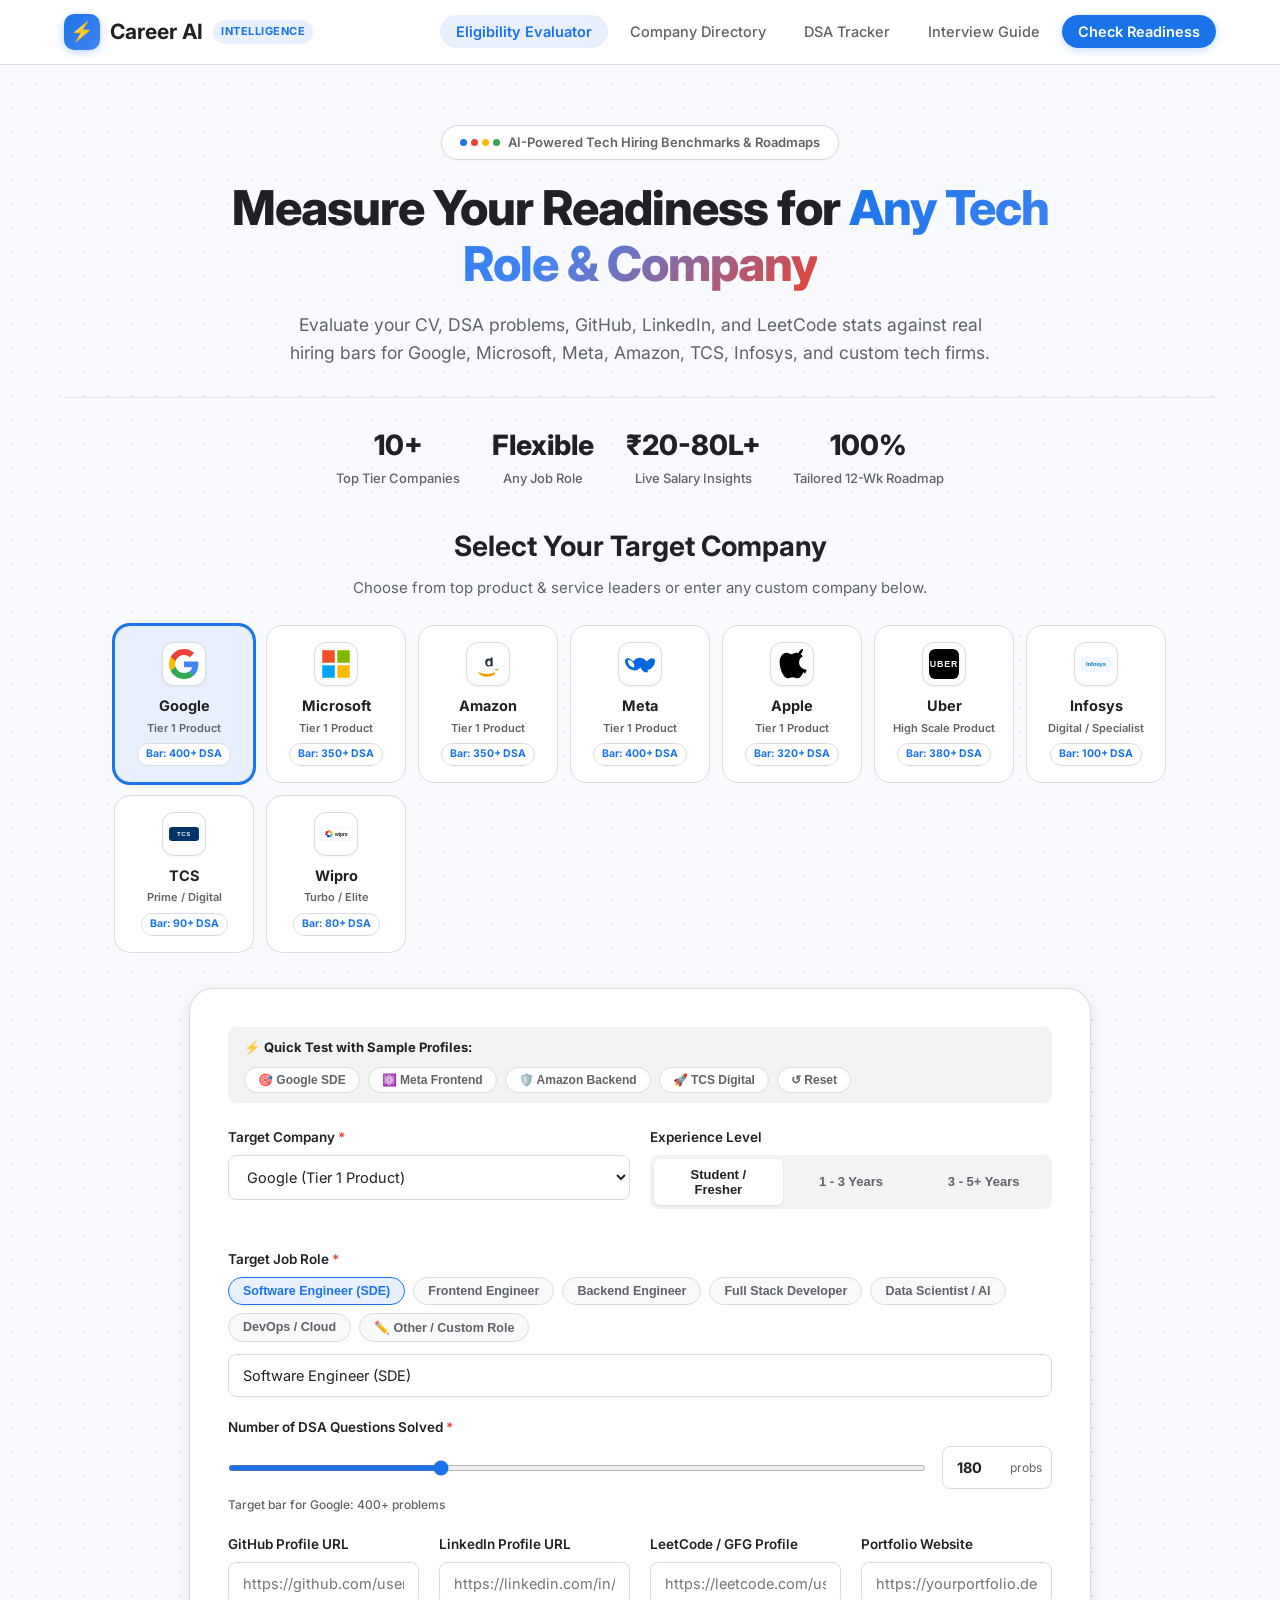
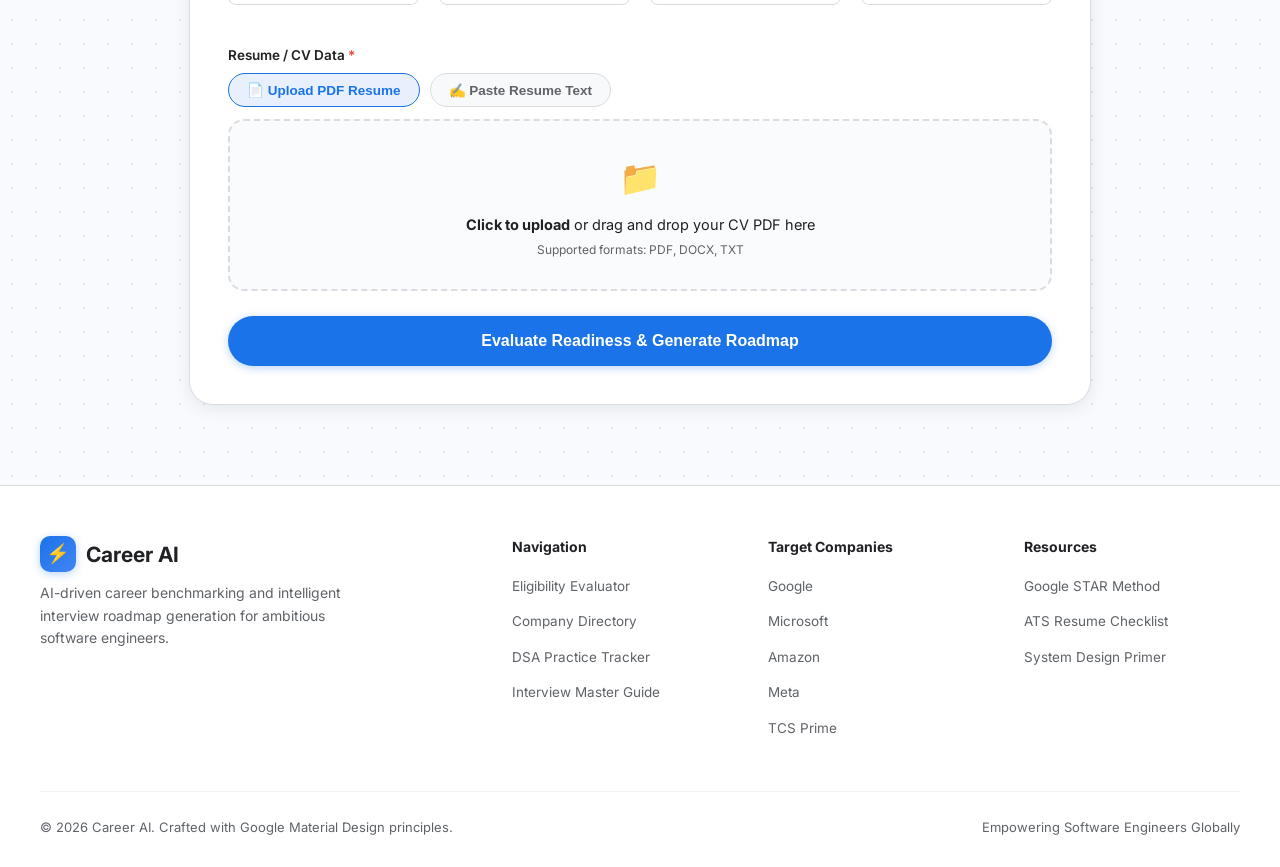
==== commit f4b2f131: "Add official SVG company logos for Google, Microsoft, Amazon, Meta, Apple, Uber, Infosys, TCS, Wipro" ====
--- a/index.html
+++ b/index.html
@@ -78,63 +78,63 @@
 
     <div class="company-cards-grid">
       <div class="picker-card selected" onclick="selectCompanyCard('Google')">
-        <div class="company-logo-avatar avatar-google">G</div>
+        <div class="company-logo-avatar"><img src="assets/logos/google.svg" alt="Google"></div>
         <h4>Google</h4>
         <div class="picker-tag">Tier 1 Product</div>
         <div class="picker-dsa-badge">Bar: 400+ DSA</div>
       </div>
 
       <div class="picker-card" onclick="selectCompanyCard('Microsoft')">
-        <div class="company-logo-avatar avatar-microsoft">M</div>
+        <div class="company-logo-avatar"><img src="assets/logos/microsoft.svg" alt="Microsoft"></div>
         <h4>Microsoft</h4>
         <div class="picker-tag">Tier 1 Product</div>
         <div class="picker-dsa-badge">Bar: 350+ DSA</div>
       </div>
 
       <div class="picker-card" onclick="selectCompanyCard('Amazon')">
-        <div class="company-logo-avatar avatar-amazon">A</div>
+        <div class="company-logo-avatar"><img src="assets/logos/amazon.svg" alt="Amazon"></div>
         <h4>Amazon</h4>
         <div class="picker-tag">Tier 1 Product</div>
         <div class="picker-dsa-badge">Bar: 350+ DSA</div>
       </div>
 
       <div class="picker-card" onclick="selectCompanyCard('Meta')">
-        <div class="company-logo-avatar avatar-meta">M</div>
+        <div class="company-logo-avatar"><img src="assets/logos/meta.svg" alt="Meta"></div>
         <h4>Meta</h4>
         <div class="picker-tag">Tier 1 Product</div>
         <div class="picker-dsa-badge">Bar: 400+ DSA</div>
       </div>
 
       <div class="picker-card" onclick="selectCompanyCard('Apple')">
-        <div class="company-logo-avatar avatar-apple">🍎</div>
+        <div class="company-logo-avatar"><img src="assets/logos/apple.svg" alt="Apple"></div>
         <h4>Apple</h4>
         <div class="picker-tag">Tier 1 Product</div>
         <div class="picker-dsa-badge">Bar: 320+ DSA</div>
       </div>
 
       <div class="picker-card" onclick="selectCompanyCard('Uber')">
-        <div class="company-logo-avatar avatar-uber">U</div>
+        <div class="company-logo-avatar"><img src="assets/logos/uber.svg" alt="Uber"></div>
         <h4>Uber</h4>
         <div class="picker-tag">High Scale Product</div>
         <div class="picker-dsa-badge">Bar: 380+ DSA</div>
       </div>
 
       <div class="picker-card" onclick="selectCompanyCard('Infosys')">
-        <div class="company-logo-avatar avatar-infosys">I</div>
+        <div class="company-logo-avatar"><img src="assets/logos/infosys.svg" alt="Infosys"></div>
         <h4>Infosys</h4>
         <div class="picker-tag">Digital / Specialist</div>
         <div class="picker-dsa-badge">Bar: 100+ DSA</div>
       </div>
 
       <div class="picker-card" onclick="selectCompanyCard('TCS')">
-        <div class="company-logo-avatar avatar-tcs">T</div>
+        <div class="company-logo-avatar"><img src="assets/logos/tcs.svg" alt="TCS"></div>
         <h4>TCS</h4>
         <div class="picker-tag">Prime / Digital</div>
         <div class="picker-dsa-badge">Bar: 90+ DSA</div>
       </div>
 
       <div class="picker-card" onclick="selectCompanyCard('Wipro')">
-        <div class="company-logo-avatar avatar-wipro">W</div>
+        <div class="company-logo-avatar"><img src="assets/logos/wipro.svg" alt="Wipro"></div>
         <h4>Wipro</h4>
         <div class="picker-tag">Turbo / Elite</div>
         <div class="picker-dsa-badge">Bar: 80+ DSA</div>
--- a/style.css
+++ b/style.css
@@ -1636,4 +1636,52 @@
   font-size: 13px;
   color: var(--text-secondary);
   line-height: 1.6;
-}+}
+
+/* COMPANY LOGO IMAGE STYLING */
+.company-logo-avatar {
+  width: 44px;
+  height: 44px;
+  border-radius: 12px;
+  margin: 0 auto 8px;
+  display: flex;
+  align-items: center;
+  justify-content: center;
+  background: white;
+  border: 1px solid var(--border);
+  padding: 6px;
+  box-shadow: 0 1px 3px rgba(0,0,0,0.06);
+}
+
+.company-logo-avatar img {
+  width: 100%;
+  height: 100%;
+  object-fit: contain;
+}
+
+.card-top-info .company-logo-avatar {
+  margin: 0;
+  width: 48px;
+  height: 48px;
+  padding: 7px;
+}
+
+.result-logo-badge {
+  width: 52px;
+  height: 52px;
+  border-radius: 14px;
+  background: white;
+  border: 1.5px solid var(--border);
+  padding: 8px;
+  box-shadow: 0 2px 6px rgba(0,0,0,0.06);
+  display: flex;
+  align-items: center;
+  justify-content: center;
+  margin-bottom: 12px;
+}
+
+.result-logo-badge img {
+  width: 100%;
+  height: 100%;
+  object-fit: contain;
+}
